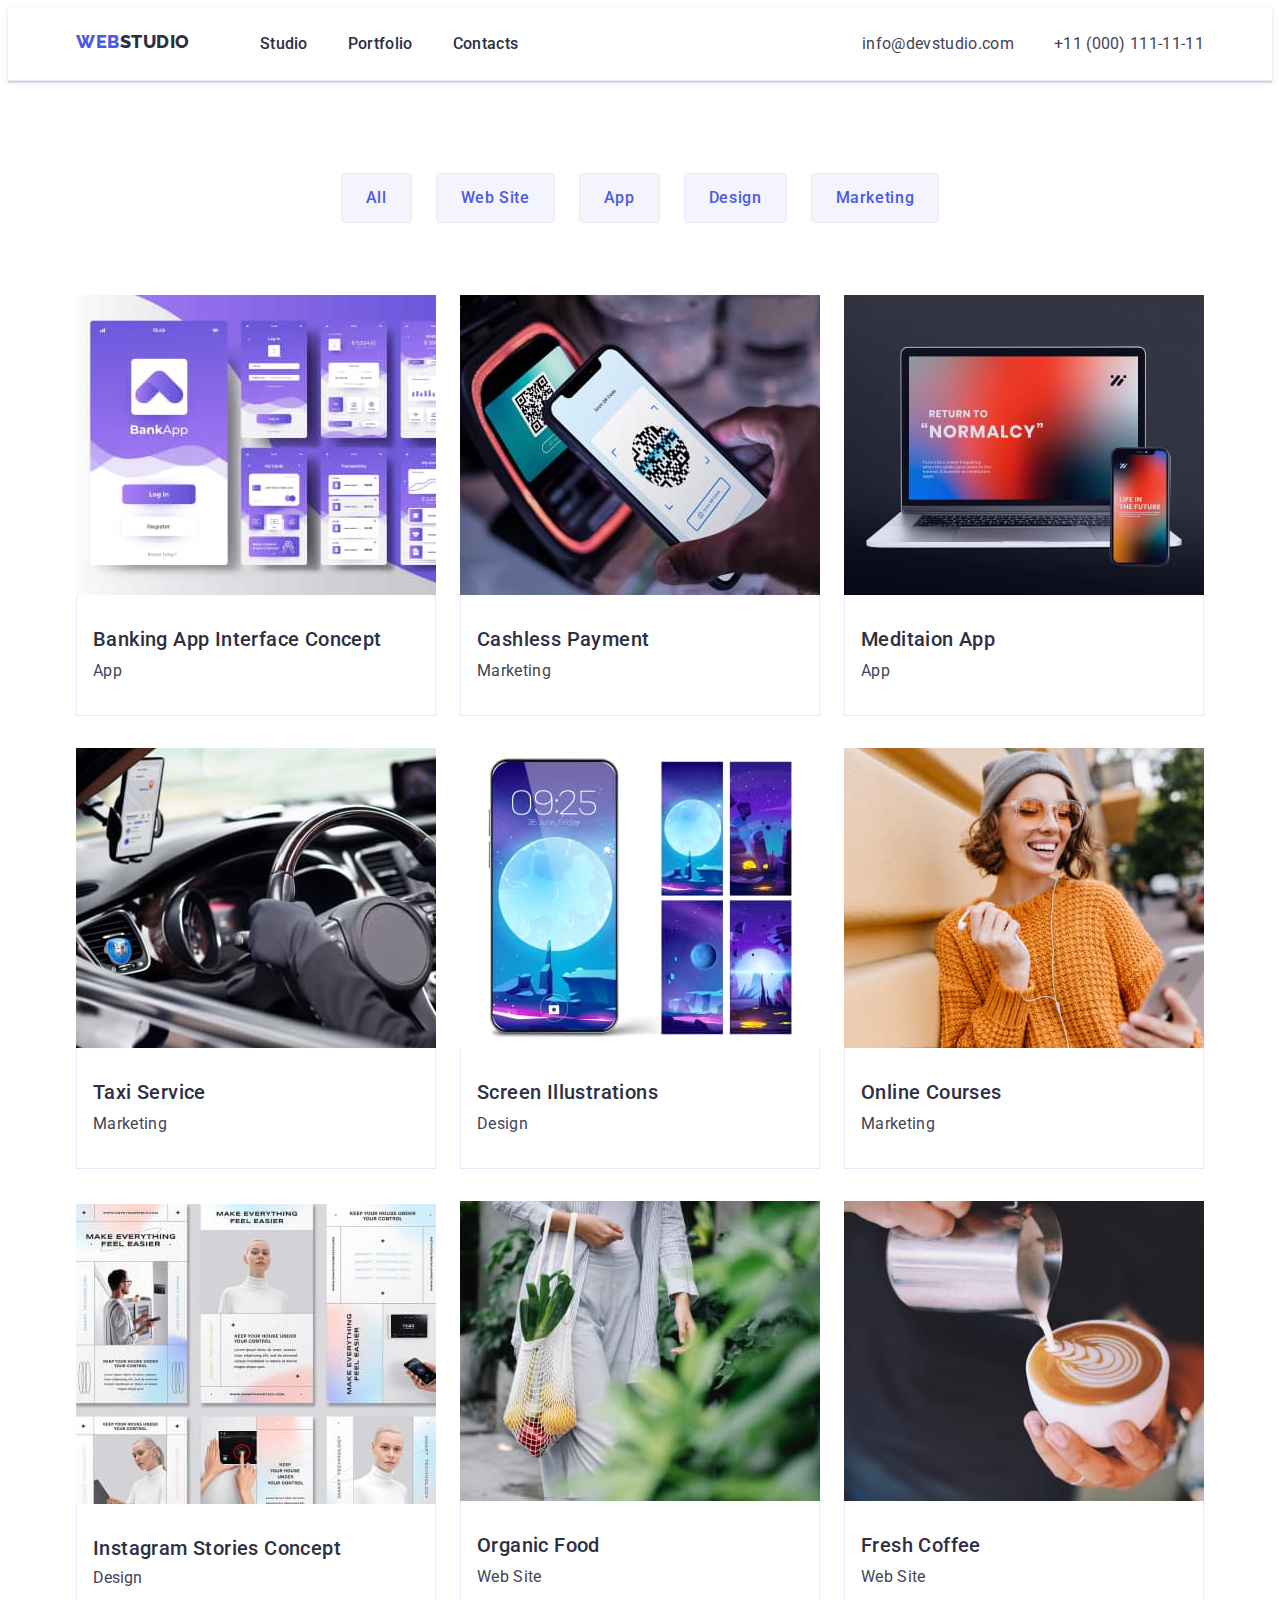
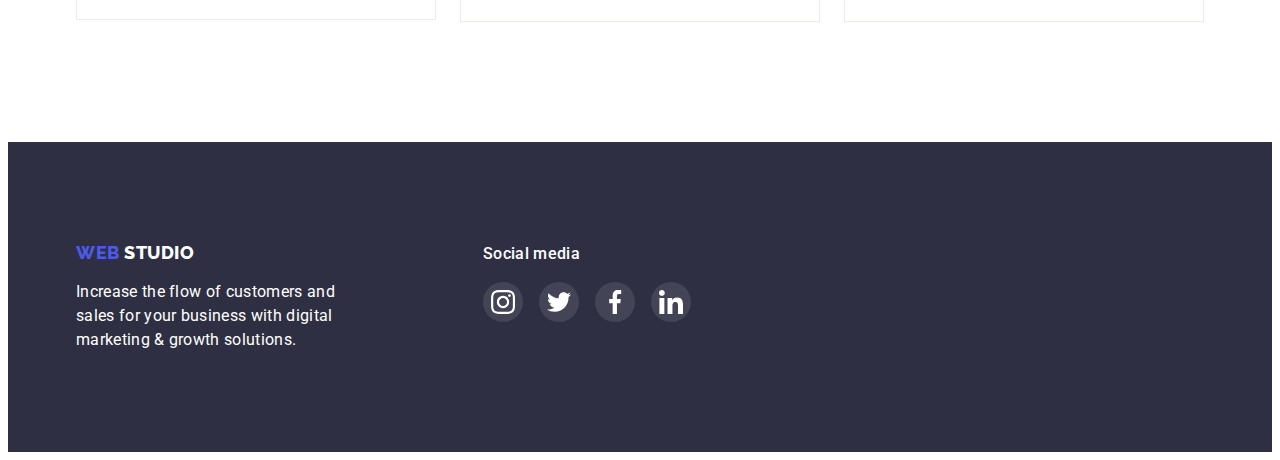
==== portfolio.html @ 8a8fd5de "Home-work-5" ====
<!DOCTYPE html>
<html lang="en">

<head>
    <meta charset="UTF-8">
    <meta http-equiv="X-UA-Compatible" content="IE=edge">
    <meta name="viewport" content="width=device-width, initial-scale=1.0">
    <title>Document</title>
    <link rel="stylesheet" href="https://cdnjs.cloudflare.com/ajax/libs/modern-normalize/1.1.0/modern-normalize.min.css"
        integrity="sha512-wpPYUAdjBVSE4KJnH1VR1HeZfpl1ub8YT/NKx4PuQ5NmX2tKuGu6U/JRp5y+Y8XG2tV+wKQpNHVUX03MfMFn9Q=="
        crossorigin="anonymous" referrerpolicy="no-referrer" />
    <link rel="preconnect" href="https://fonts.googleapis.com">
    <link rel="preconnect" href="https://fonts.gstatic.com" crossorigin>
    <link href="https://fonts.googleapis.com/css2?family=Raleway:wght@800&family=Roboto:wght@400;500;700&display=swap"
        rel="stylesheet">
    <link rel="stylesheet" href="./css/styles.css">

</head>

<body>
    <!-- Header -->
    <header class="header">
        <div class="container page-countainer ">
            <nav class="page-nav">

                <a class="logotype-dark" href="./index.html">Web<span class="studio-dark">Studio</span>

                </a>

                <ul class="list page-nav-list">

                    <li class="menu-item">

                        <a class="menu-link link" href="./index.html">Studio</a>
                    </li>


                    <li class="menu-item">

                        <a class="menu-link link" href="./Portfolio.html">Portfolio</a>
                    </li>


                    <li class="menu-item">

                        <a class="menu-link link" href="#">Contacts</a>
                    </li>

                </ul>

            </nav>
            <!-- Address -->
            <div class="contact-countainer">
                <ul class="list page-nav-list  contacts">

                    <li>
                        <a class="contact-phone-number link" href="mailto:info@devstudio.com">info@devstudio.com</a>
                    </li>


                    <li>
                        <a class="contact-phone-number link" href="tel:+110001111111">+11 (000) 111-11-11</a>
                    </li>
                </ul>

                </address>
            </div>




        </div>

    </header>

    <!-- Market -->

    <section class="portfolio">

        <div class="container countainer-market">

            <h1 hidden>button</h1>

            <!-- BATON -->

            <ul class="button-list button">

                <li>

                    <button class="label-menu">

                        All

                    </button>
                </li>
                <li>
                    <button class="label-menu">

                        Web Site

                    </button>
                </li>
                <li>
                    <button class="label-menu">

                        App

                    </button>
                </li>
                <li>
                    <button class="label-menu">

                        Design

                    </button>
                </li>
                <li>
                    <button class="label-menu">

                        Marketing

                    </button>

                </li>

            </ul>
            <!-- Market -->
            <ul class="list market-list">

                <li class="market">
                    <img src="./images/bankapp.jpg" alt="Banking App Interface Concept" width="360px" height="300px">

                    <div class="text-market">

                        <h3 class="caption-list">Banking App Interface Concept</h3>

                        <p class="text-list">App</p>

                    </div>

                </li>


                <li class="market">

                    <img src="./images/pay.jpg" alt="Cashless Payment" width="360px" height="300px">

                    <div class="text-market">

                        <h3 class="caption-list">Cashless Payment</h3>

                        <p class="text-list">Marketing</p>

                    </div>



                </li>


                <li class="market">

                    <img src="./images/medditationapp.jpg" alt="Meditaion App" width="360px" height="300px">

                    <div class="text-market">

                        <h3 class="caption-list">Meditaion App</h3>

                        <p class="text-list">App</p>

                    </div>


                </li>



                <li class="market">
                    <img src="./images/taxi.jpg" alt="Taxi Service" width="360px" height="300px">

                    <div class="text-market">
                        <h3 class="caption-list">Taxi Service</h3>

                        <p class="text-list">Marketing</p>
                    </div>


                </li>


                <li class="market">
                    <img src="./images/screen.jpg" alt="Screen Illustrations" width="360px" height="300px">

                    <div class="text-market">
                        <h3 class="caption-list">Screen Illustrations</h3>

                        <p class="text-list">Design</p>
                    </div>


                </li>


                <li class="market">
                    <img src="./images/offlinecourse.jpg" alt="Online Courses" width="360px" height="300px">

                    <div class="text-market">
                        <h3 class="caption-list">Online Courses</h3>

                        <p class="text-list">Marketing</p>
                    </div>


                </li>

                <li class="market">

                    <img src="./images/concepts.jpg" alt="Instagram Stories Concept" width="360px" height="300px">

                    <div class="text-market">
                        <h3 class="caption-list">Instagram Stories Concept</h3>

                        <p>Design</p>
                    </div>


                </li>


                <li class="market">

                    <img src="./images/organic.jpg" alt="Organic Food" width="360px" height="300px">

                    <div class="text-market">
                        <h3 class="caption-list">Organic Food</h3>

                        <p class="text-list">Web Site</p>
                    </div>


                </li>


                <li class="market">
                    <img src="./images/coffe.jpg" alt="Fresh Coffee" width="360px" height="300px">

                    <div class="text-market">
                        <h3 class="caption-list">Fresh Coffee</h3>

                        <p class="text-list">Web Site</p>
                    </div>


                </li>
            </ul>
        </div>
    </section>


    </main>
    <!-- footer -->
    <footer class="footer">

        <div class="container footer-container">

            <div>
                <a class="logotype-light" href="./index.html">Web <span class="studio-white">Studio</span>

                </a>
                <p class="footter-list">

                    Increase the flow of customers and sales for
                    your business with digital marketing & growth solutions.
                </p>

            </div>


            <div class="container footer-icons">

                <h3 class="social-footer">Social media</h3>



                <ul class="footter-list-icon">

                    <li class="footer-content">

                        <a class="footer-adress" href="#">

                            <svg class="footer-icon">

                                <use href="./images/icons.svg#icon-instagram">

                                </use>

                            </svg>

                        </a>



                    </li>

                    <li class="footer-content">

                        <a class="footer-adress" href="#">

                            <svg class="footer-icon">

                                <use href="./images/icons.svg#icon-twitter">

                                </use>

                            </svg>


                        </a>

                    </li>

                    <li class="footer-content">

                        <a class="footer-adress" href="#">

                            <svg class="footer-icon">

                                <use href="./images/icons.svg#icon-facebook">

                                </use>

                            </svg>

                        </a>

                    </li>

                    <li class="footer-content">


                        <a class="footer-adress" href="#">

                            <svg class="footer-icon">

                                <use href="./images/icons.svg#icon-linkedin">

                                </use>

                            </svg>
                        </a>


                    </li>

                </ul>

            </div>
        </div>

    </footer>

</body>

</html>
---- css/styles.css ----
:root {
  --color-primary: #2e2f42;
  --color-secondary: #434455;
  --color-white: #fff;
  --color-brand: #404bbf;
  --color-min: #4d5ae5;
  --background-clr: #e5e5e5;
  --border-color: #e7e9fc;
  --background-our-team: #f4f4fd;
  --icons-color: #afb1b8;
  --customers-clr: #8e8f99;
  --icons-team: #4d5ae5;
  --icons-text: #f4f4fd;
  --icons-footer: #31d0aa;
}
* {
  box-sizing: border-box;
}
body {
  font-family: "Roboto", sans-serif;
  color: var(--color-secondary);
  background-color: var(--color-white);
}
img {
  object-fit: cover;
  display: block;
}
p,
h1,
h2,
h3,
h4,
h5,
h6,
ul {
  margin: 0;
}
ul {
  padding: 0;
  list-style: none;
}
a {
  text-decoration: none;
  font-weight: 500;
  font-size: 16px;
  line-height: 1.25;
  letter-spacing: 0.02em;
  color: var(--color-secondary);
}
.list {
  list-style: none;
  padding: 0;
}
.container {
  width: 1158px;
  margin: 0 auto;
  padding: 0 15px 0 15px;
}

.text {
  padding: 120px 0 120px 0;
}

/* PAGE */
.header {
  background-color: var(--color-white);
  border-bottom: 1px solid var(--border-color);
  box-shadow: 0px 2px 1px rgba(46, 47, 66, 0.08),
    0px 1px 1px rgba(46, 47, 66, 0.16), 0px 1px 6px rgba(46, 47, 66, 0.08);
}
.page-countainer {
  display: flex;
  align-items: center;
}
.page-nav {
  display: flex;
  flex-grow: 1;
  gap: 70px;
}
.page-nav-list {
  display: flex;
  flex-grow: 1;
  gap: 40px;
}

/* PAGE */

/* MARKET */

.text-list {
  font-family: "Roboto";
  font-style: normal;
  font-weight: 400;
  font-size: 16px;
  line-height: 1.5;
  letter-spacing: 0.02em;
  color: var(--color-secondary);
}
.our-team-list {
  flex-basis: calc((100% 72px) / 4);
}
.market-list {
  align-items: center;
  display: flex;
  justify-content: center;
  flex-wrap: wrap;
  gap: 24px;
  row-gap: 32px;
}
.market:hover {
  background-color: var(--color-white);
  box-shadow: 0px 1px 6px rgba(46, 47, 66, 0.08),
    0px 1px 1px rgba(46, 47, 66, 0.16), 0px 2px 1px rgba(46, 47, 66, 0.08);
}
/* BUTTON */
.button-list {
  display: flex;
  gap: 24px;
  justify-content: center;
  margin: 0 0 72px 0;
}
.label-menu {
  font-family: "Roboto", sans-serif;
  font-weight: 500;
  font-size: 16px;
  line-height: 1.5;
  letter-spacing: 0.04em;
  color: var(--color-min);
  padding: 12px 24px;
  cursor: pointer;
  background-color: var(--background-our-team);
  border: 1px solid var(--border-color);
  border-radius: 4px;
}
.label-menu:hover,
.label-menu:focus {
  background-color: var(--color-brand);
  box-shadow: 0px 3px 1px rgba(0, 0, 0, 0.1), 0px 2px 1px rgba(0, 0, 0, 0.08),
    0px 2px 2px rgba(0, 0, 0, 0.12);
  border-radius: 4px;
  border-radius: 4px;
  border: 1px solid var(--color-brand);
  color: var(--color-white);
}
/* BUTTON */

.text-market {
  padding: 32px 0px 32px 16px;
  border: 1px solid var(--border-color);
  border-top: none;
}
/* MENU */

.menu-item {
}

.menu-list {
}

.menu-link {
  padding: 24px 0;
  font-weight: 500;
  font-size: 16px;
  line-height: 1.5;
  color: var(--color-primary);
  gap: 40px;
  display: block;
}

.menu-link:hover,
.menu-link:focus {
  color: var(--color-brand);
}

/* MENU*/

/* HERO*/

/* LOGOTYPE DARK */
.logotype-dark {
  font-family: "Raleway", sans-serif;
  font-weight: 800;
  font-size: 18px;
  line-height: 1.16;
  letter-spacing: 0.03em;
  text-transform: uppercase;
  color: var(--color-min);
  padding: 24px 0;
}
.studio-dark {
  color: var(--color-primary);
}
/* LOGOTYPE DARK */
.header-countainer {
  border-bottom: 1px solid var(--border-color);
  display: flex;
  align-items: center;
}
.hero-countainer-button {
}
.countainer-button {
}

.hero-countainer-list {
}
.hero {
  width: 1440px;
  padding: 188px 0;
  margin: 0 auto;
  background-image: linear-gradient(
      rgba(46, 47, 66, 0.7),
      rgba(46, 47, 66, 0.7)
    ),
    url("../images/people-office.jpg");
  background-repeat: no-repeat;
  background-position: center;
  background-size: cover;
}
.hero-title {
  width: 494px;
  font-size: 56px;
  line-height: 1.07;
  color: var(--color-white);
  text-align: center;
  box-sizing: border-box;
  margin: 0 auto;
  margin-bottom: 48px;
}

/* CONTACT */
.contact-countainer {
}

.contacts {
  display: flex;
  gap: 40px;
}
/* CONTACT */

/* BUTTON */
.modal-button {
  font-family: "Roboto", sans-serif;
  font-weight: 500;
  font-size: 16px;
  line-height: 1.71;
  display: flex;
  align-items: center;
  letter-spacing: 0.04em;
  color: var(--color-white);
  background: var(--color-brand);
  cursor: pointer;
  background: var(--color-min);
  border: 2px solid var(--brand-color);
  box-shadow: 0px 4px 4px rgba(0, 0, 0, 0.15);
  border-radius: 4px;
  margin: 0 auto;
  padding: 16px 32px;
}
.modal-button:hover,
.modal-button:focus {
  background-color: var(--color-brand);
  color: var(--color-white);
}
/* BUTTON */

/* <!-- Address --> */
.contact-phone-number {
  font-style: normal;
  font-weight: 400;
  font-size: 16px;
  line-height: 1.71;
  letter-spacing: 0.02em;
}

.contact-phone-number:hover,
.contact-phone-number:focus {
  color: var(--color-brand);
}
/* <!-- Address --> */

/* HERO */

/* WORKS */

.work-section {
  padding-bottom: 120px;
}

.title-work {
  text-align: center;
  font-size: 36px;
  line-height: 1.11;
  letter-spacing: 0.02em;
  color: var(--color-primary);
  margin: 0 0 72px 0;
}

.list-work {
  display: flex;
  gap: 24px;
}

.works {
  display: flex;
  gap: 24px;
}
/* ICONS-TEXT */
.icons-text-countainer {
  background-color: var(--icons-text);
  border-radius: 4px;
  align-items: center;
  justify-content: center;
  display: flex;
  height: 112px;
  width: 264px;
  margin-bottom: 8px;
}

.icons-text {
  width: 64px;
  height: 64px;
}

/* ICONS-TEXT */

/* TEAM */

.our-team-countainer {
}

.title-team {
  text-align: center;
  font-weight: 700;
  font-size: 36px;
  line-height: 1.11;
  letter-spacing: 0.02em;
  color: var(--color-primary);
  margin-bottom: 72px;
}

.team {
  padding: 120px 0 120px 0;
  background-color: var(--background-our-team);
}
.our-team {
  text-align: center;
  display: flex;
  flex-wrap: wrap;
  gap: 24px;
  align-items: center;
  padding: 0;
  justify-content: center;
}

.our-team-box {
  box-shadow: 0px 1px 6px rgba(46, 47, 66, 0.08),
    0px 1px 1px rgba(46, 47, 66, 0.16), 0px 2px 1px rgba(46, 47, 66, 0.08);
  border-radius: 0px 0px 4px 4px;
  background-color: var(--color-white);
}

.caption-list {
  font-weight: 500;
  font-size: 20px;
  line-height: 1.2;
  letter-spacing: 0.02em;
  color: var(--color-primary);
  margin: 0 0 8px 0;
}

.about-team {
  margin-top: 32px;
  margin-bottom: 8px;
}
.image-countainer {
  width: 1160px;
}

/* ICONS-TEAM */
.icons-team-countainer {
  width: 232px;
  height: 40px;
  margin: 0 auto;
  margin-bottom: 32px;
}
.icons-team {
  fill: var(--color-white);
  height: 16px;
  width: 16px;
}

.icon-list {
  display: flex;
  align-items: center;
  justify-content: center;
  gap: 24px;
}

.icon-li {
  height: 40px;
  width: 40px;
}

.icons-link {
  display: flex;
  align-items: center;
  justify-content: center;
  fill: var(--color-primary);
  background-color: var(--icons-team);
  width: 100%;
  height: 100%;
  border-radius: 50%;
}

.icons-link:focus {
  background-color: #404bbf;
}
.icons-link:hover {
  background-color: #404bbf;
}
/* ICONS-TEAM */

/* TEAM */

/* CUSTOMER */

.section-customers {
  padding: 120px 0 120px 0;
}
.customers-title {
  width: 100%;
  height: 100%;
  text-align: center;
  font-weight: 700;
  font-size: 36px;
  line-height: 1.11;
  letter-spacing: 0.02em;
  color: var(--color-primary);
  margin-bottom: 72px;
}

.countainer-customers {
  display: block;
}

.customers-list {
  gap: 24px;
  display: flex;
}

.customer {
  height: 88px;
  width: 168px;
}

.adress-customers {
  display: flex;
  align-items: center;
  justify-content: center;
  width: 100%;
  height: 100%;
  border: 1px solid var(--customers-clr);
  border-radius: 4px;
}

.icons-customers {
  fill: var(--customers-clr);
  height: 56px;
  width: 104px;
}
.customer {
  height: 88px;
  width: 168px;
}

.adress-customers {
  display: flex;
  align-items: center;
  justify-content: center;
  width: 168px;
  height: 88px;
  border: 1px solid var(--customers-clr);
  color: var(--customers-clr);
  border-radius: 4px;
}

.icons-customers {
  fill: currentColor;
  height: 56px;
  width: 104px;
}

.adress-customers:hover,
.adress-customers:focus {
  border-color: var(--color-brand);
  color: var(--color-brand);
}

/* CUSTOMER */

/* Footer */

.footer-container {
  display: flex;
  align-items: baseline;
  background-color: var(--color-primary);
}
.footer {
  display: flex;
  padding: 100px 0px;
  background-color: var(--color-primary);
}

.logotype-light {
  font-family: "Raleway", sans-serif;
  font-weight: 800;
  font-size: 18px;
  line-height: 1.16;
  letter-spacing: 0.03em;
  text-transform: uppercase;
  color: var(--color-min);
  display: block;
  margin-bottom: 16px;
}

.footter-list {
  width: 287px;
  font-weight: 400;
  font-size: 16px;
  line-height: 1.5;
  letter-spacing: 0.02em;
  color: var(--color-white);
}

/* ICONS-FOOTER */
.social-footer {
  font-family: "Roboto";
  font-style: normal;
  font-weight: 500;
  font-size: 16px;
  line-height: 1.5;
  letter-spacing: 0.02em;
  color: var(--color-white);
  margin-bottom: 16px;
}

.footer-icons {
  height: 80px;
  width: 208px;
  margin: 0 0 0 120px;
  padding: 0;
}

.footter-list-icon {
  display: flex;
  gap: 16px;
}

.footer-content {
  height: 40px;
  width: 40px;
}

.footer-adress {
  display: flex;
  align-items: center;
  justify-content: center;
  width: 100%;
  height: 100%;
  background-color: rgba(255, 255, 255, 0.1);
  border-radius: 50%;
}

.footer-icon {
  fill: var(--color-white);
  height: 24px;
  width: 24px;
}
.footer-adress:hover,
.footer-adress:focus {
  background-color: var(--icons-footer);
}
/* ICONS-FOOTER */

.studio-white {
  color: var(--color-white);
}

.portfolio {
  padding: 92px 0 120px 0;
}

/* /Footer */
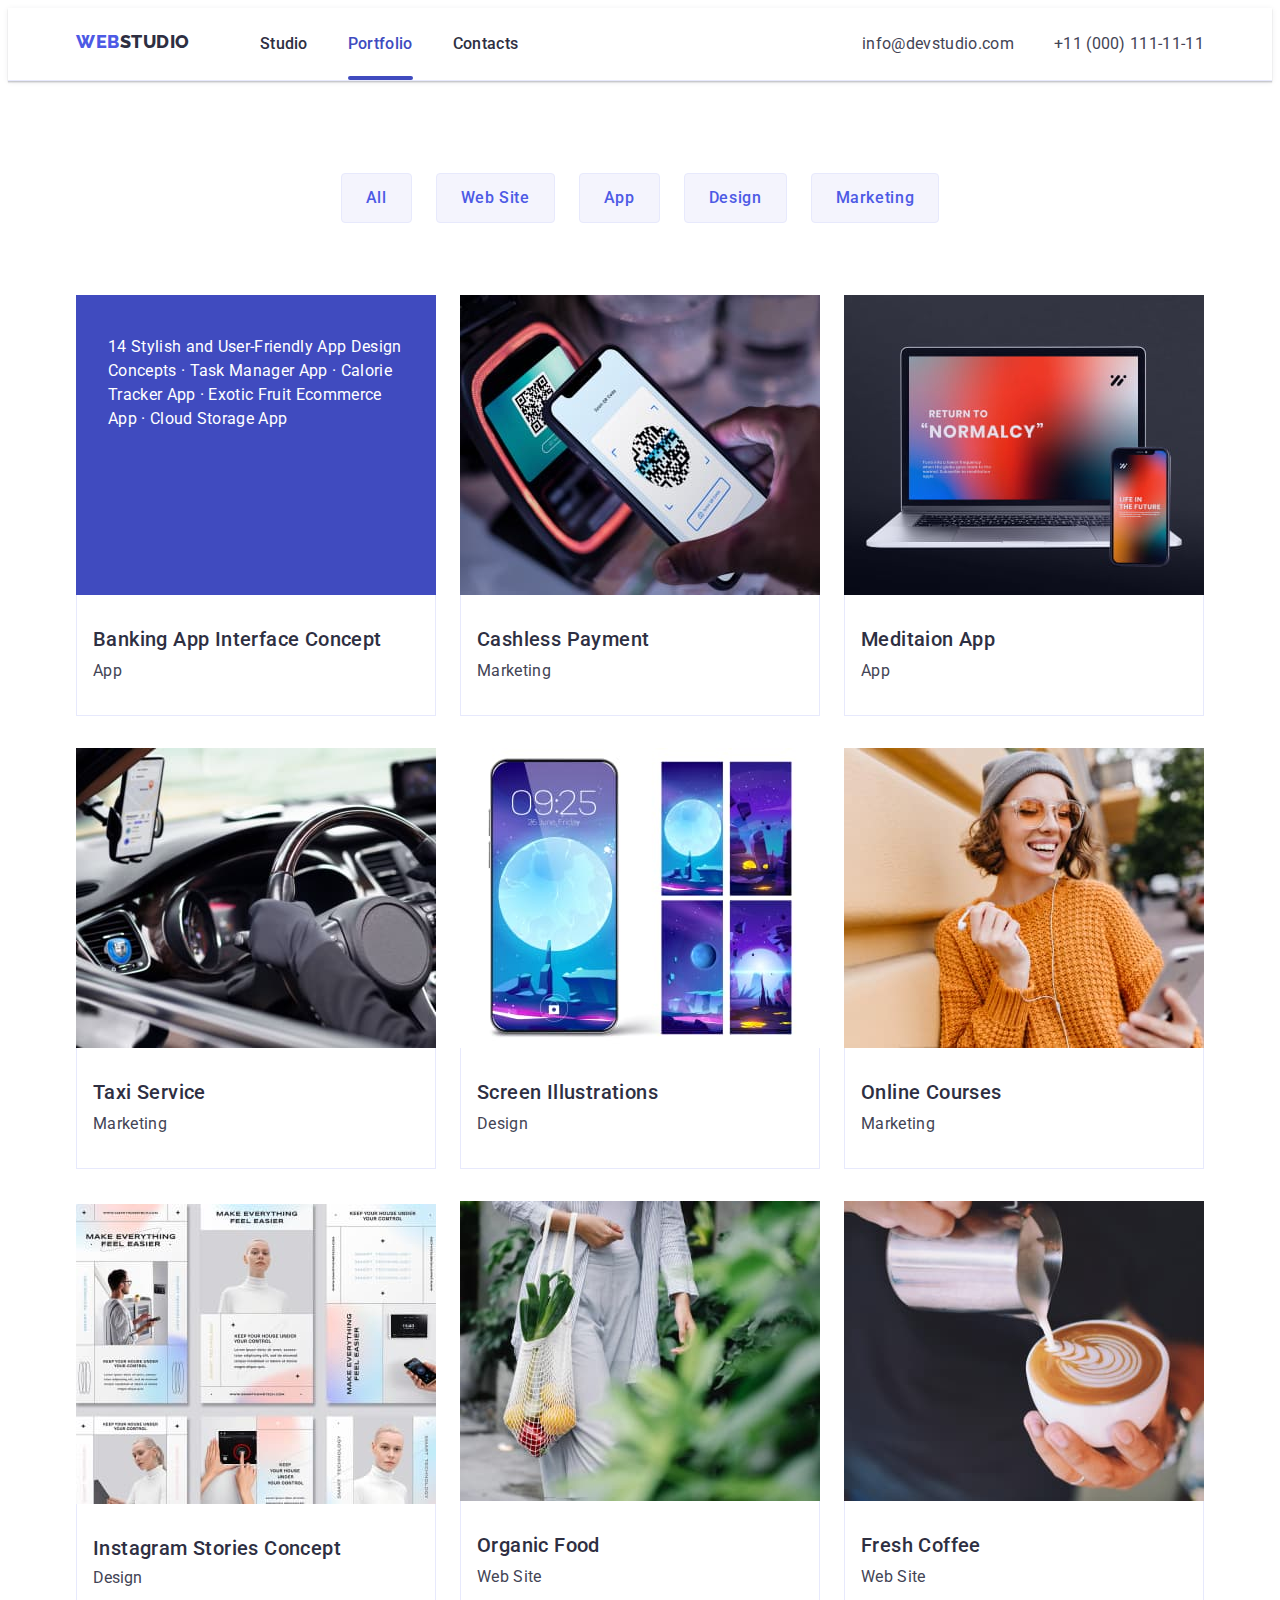
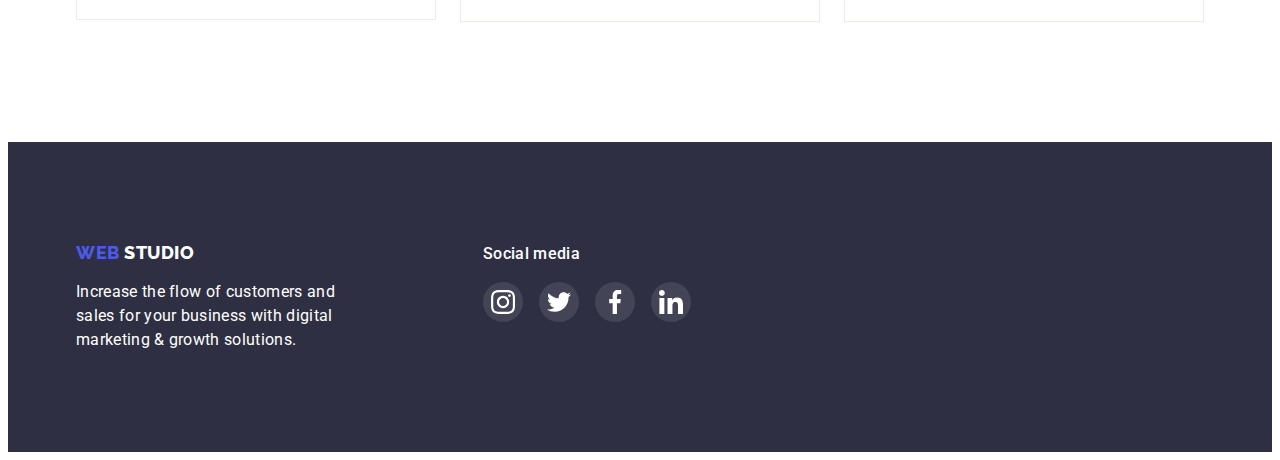
==== commit 29d93f38: "test" ====
--- a/portfolio.html
+++ b/portfolio.html
@@ -37,7 +37,7 @@
 
                     <li class="menu-item">
 
-                        <a class="menu-link link" href="./Portfolio.html">Portfolio</a>
+                        <a class="menu-link link current" href="./Portfolio.html">Portfolio</a>
                     </li>
 
 
@@ -128,15 +128,35 @@
             <ul class="list market-list">
 
                 <li class="market">
-                    <img src="./images/bankapp.jpg" alt="Banking App Interface Concept" width="360px" height="300px">
-
-                    <div class="text-market">
-
-                        <h3 class="caption-list">Banking App Interface Concept</h3>
-
-                        <p class="text-list">App</p>
-
-                    </div>
+
+                    <a href="#" class="market-link">
+
+                        <div class="market-place">
+
+                            <img src="./images/bankapp.jpg" alt="Banking App Interface Concept" width="360px"
+                                height="300px">
+
+
+                            <div class="market-place-hidden">
+
+                                <p class="market-place-text">14 Stylish and User-Friendly App Design Concepts · Task
+                                    Manager App · Calorie Tracker App · Exotic Fruit Ecommerce App ·
+                                    Cloud Storage App
+                                </p>
+
+                            </div>
+
+                        </div>
+
+                        <div class="text-market">
+
+                            <h3 class="caption-list">Banking App Interface Concept</h3>
+
+                            <p class="text-list">App</p>
+
+                        </div>
+                    </a>
+
 
                 </li>
 
--- a/css/styles.css
+++ b/css/styles.css
@@ -111,7 +111,40 @@
   background-color: var(--color-white);
   box-shadow: 0px 1px 6px rgba(46, 47, 66, 0.08),
     0px 1px 1px rgba(46, 47, 66, 0.16), 0px 2px 1px rgba(46, 47, 66, 0.08);
-}
+  transition-duration: 250ms;
+  transition-timing-function: cubic-bezier(0.4, 0, 0.2, 1);
+}
+
+/* Market-place */
+.market-link {
+}
+.market-place {
+  position: relative;
+  overflow: hidden;
+}
+.market-place-text {
+  font-family: "Roboto";
+  font-style: normal;
+  font-weight: 400;
+  font-size: 16px;
+  line-height: 1.5;
+  letter-spacing: 0.02em;
+}
+.market-place-hidden {
+  position: absolute;
+  top: 0;
+  width: 100%;
+  height: 100%;
+  transform: translateY(0);
+  padding: 40px 32px;
+  color: var(--color-white);
+  background-color: var(--color-brand);
+}
+.market-link:hover.market-place-hidden {
+  transform: translateY(100%);
+}
+/* Market-place */
+
 /* BUTTON */
 .button-list {
   display: flex;
@@ -152,6 +185,7 @@
 /* MENU */
 
 .menu-item {
+  position: relative;
 }
 
 .menu-list {
@@ -171,7 +205,19 @@
 .menu-link:focus {
   color: var(--color-brand);
 }
-
+.menu-link.current::after {
+  position: absolute;
+  bottom: 0;
+  left: 0;
+  width: 100%;
+  height: 4px;
+  background-color: currentColor;
+  border-radius: 2px;
+  content: "";
+}
+.menu-link.current {
+  color: var(--color-brand);
+}
 /* MENU*/
 
 /* HERO*/
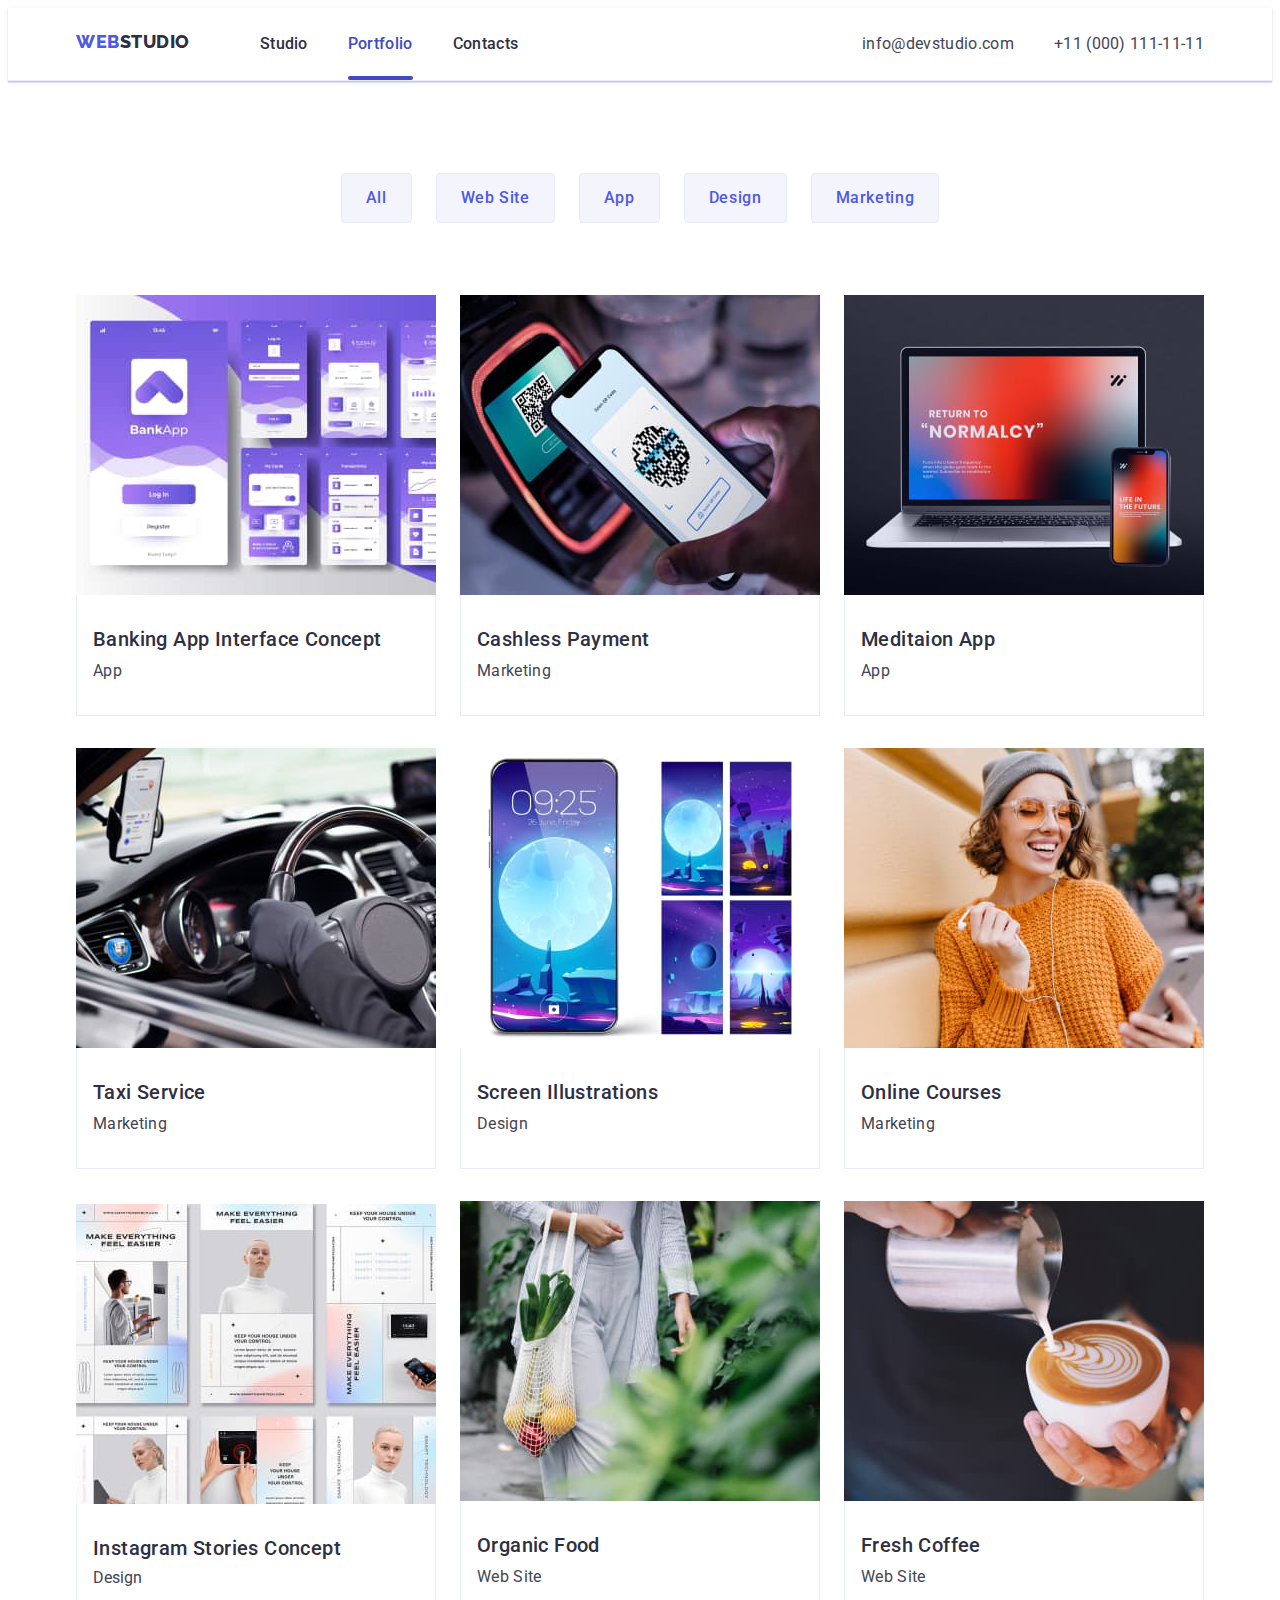
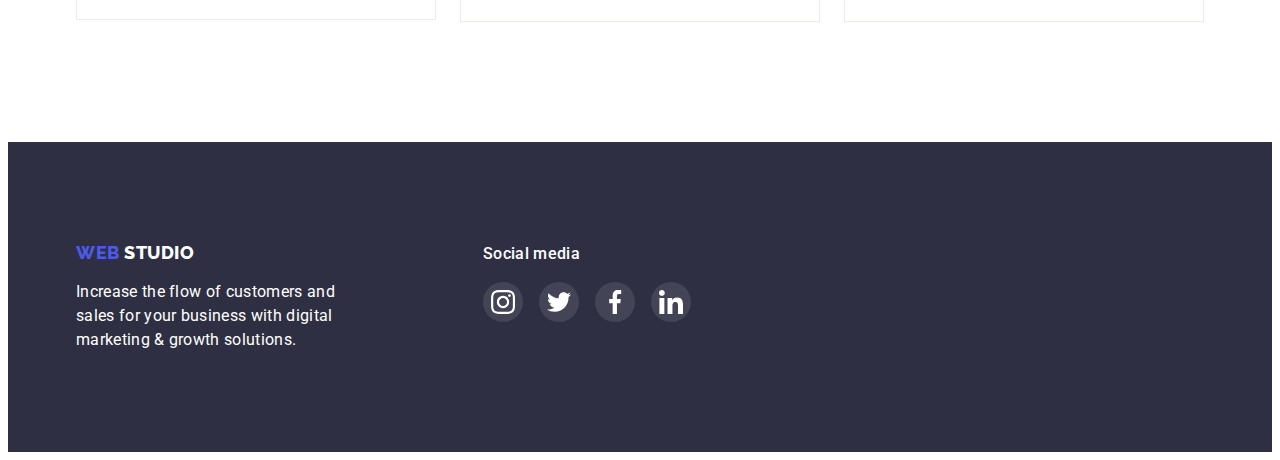
==== commit 5cfa23af: "test" ====
--- a/portfolio.html
+++ b/portfolio.html
@@ -37,7 +37,7 @@
 
                     <li class="menu-item">
 
-                        <a class="menu-link link current" href="./Portfolio.html">Portfolio</a>
+                        <a class="menu-link link current" href="/portfolio.html">Portfolio</a>
                     </li>
 
 
@@ -129,22 +129,18 @@
 
                 <li class="market">
 
-                    <a href="#" class="market-link">
-
-                        <div class="market-place">
+                    <a href class="works-wrapper-link">
+
+                        <div class="works-wrapper">
 
                             <img src="./images/bankapp.jpg" alt="Banking App Interface Concept" width="360px"
                                 height="300px">
 
 
-                            <div class="market-place-hidden">
-
-                                <p class="market-place-text">14 Stylish and User-Friendly App Design Concepts · Task
-                                    Manager App · Calorie Tracker App · Exotic Fruit Ecommerce App ·
-                                    Cloud Storage App
-                                </p>
-
-                            </div>
+                            <p class="overlay">14 Stylish and User-Friendly App Design Concepts · Task
+                                Manager App · Calorie Tracker App · Exotic Fruit Ecommerce App ·
+                                Cloud Storage App
+                            </p>
 
                         </div>
 
--- a/css/styles.css
+++ b/css/styles.css
@@ -12,6 +12,7 @@
   --icons-team: #4d5ae5;
   --icons-text: #f4f4fd;
   --icons-footer: #31d0aa;
+  --transition: 250ms cubic-bezier(0.4, 0, 0.2, 1);
 }
 * {
   box-sizing: border-box;
@@ -111,37 +112,38 @@
   background-color: var(--color-white);
   box-shadow: 0px 1px 6px rgba(46, 47, 66, 0.08),
     0px 1px 1px rgba(46, 47, 66, 0.16), 0px 2px 1px rgba(46, 47, 66, 0.08);
-  transition-duration: 250ms;
-  transition-timing-function: cubic-bezier(0.4, 0, 0.2, 1);
 }
 
 /* Market-place */
-.market-link {
-}
-.market-place {
+
+.market-list {
+}
+.works-cards-item {
+}
+.works-wrapper-link {
+  display: block;
+}
+.works-wrapper-link:hover {
+}
+.works-wrapper {
   position: relative;
-  overflow: hidden;
-}
-.market-place-text {
-  font-family: "Roboto";
-  font-style: normal;
-  font-weight: 400;
-  font-size: 16px;
-  line-height: 1.5;
-  letter-spacing: 0.02em;
-}
-.market-place-hidden {
+}
+.overlay {
   position: absolute;
   top: 0;
+  left: 0;
   width: 100%;
   height: 100%;
-  transform: translateY(0);
+  color: var(--color-white);
+  background-color: var(--color-brand);
   padding: 40px 32px;
-  color: var(--color-white);
-  background-color: var(--color-brand);
-}
-.market-link:hover.market-place-hidden {
-  transform: translateY(100%);
+  overflow: auto;
+  transform: translate(0, 100%);
+  opacity: 0;
+  transition: transform var(--transition), opacity var(--transition);
+}
+.works-wrapper-link:hover.overlay {
+  transform: translate(0, 0);
 }
 /* Market-place */
 
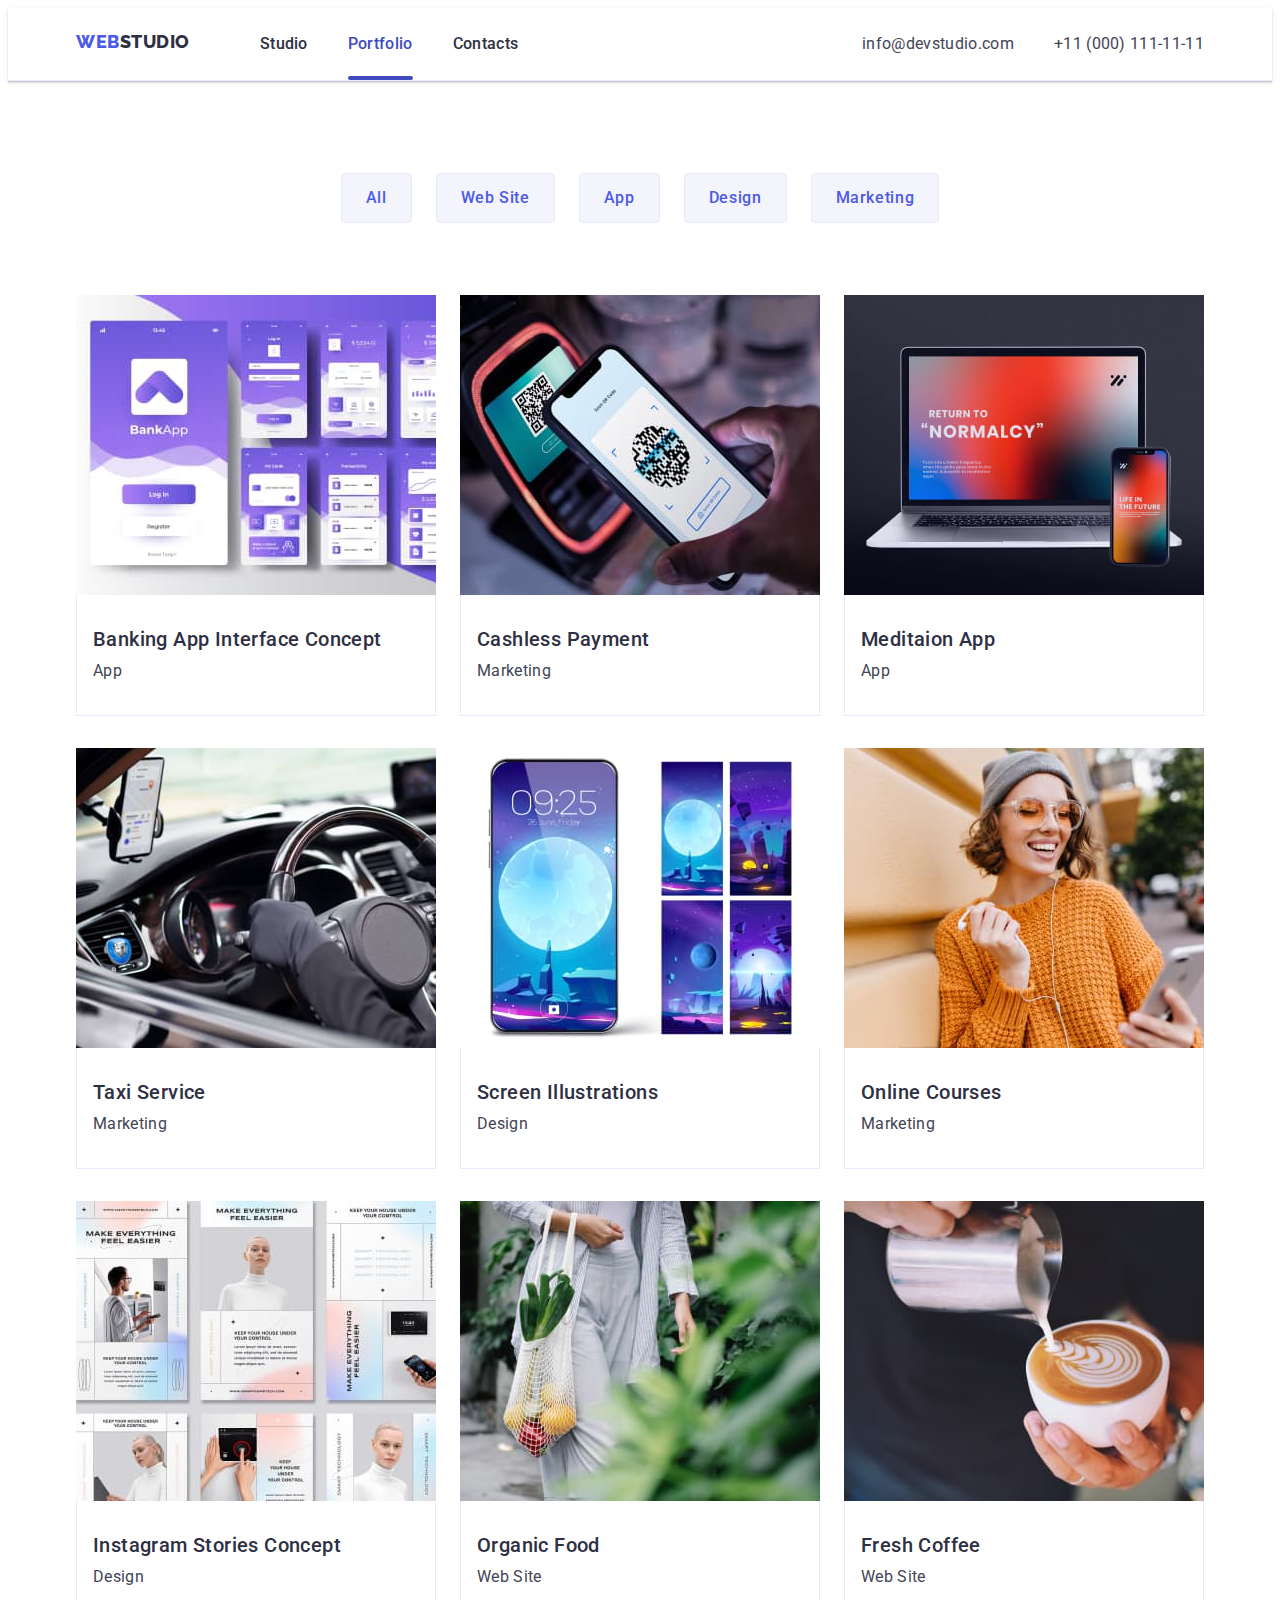
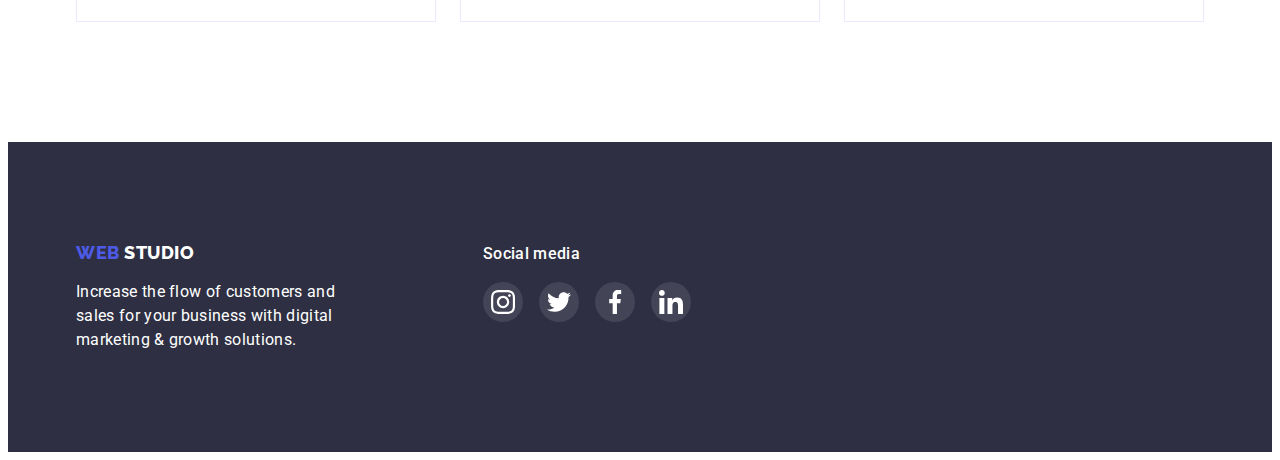
==== commit 30cb2f96: "animation" ====
--- a/portfolio.html
+++ b/portfolio.html
@@ -87,35 +87,35 @@
 
                 <li>
 
-                    <button class="label-menu">
+                    <button type="button" class="label-menu">
 
                         All
 
                     </button>
                 </li>
                 <li>
-                    <button class="label-menu">
+                    <button type="button" class="label-menu">
 
                         Web Site
 
                     </button>
                 </li>
                 <li>
-                    <button class="label-menu">
+                    <button type="button" class="label-menu">
 
                         App
 
                     </button>
                 </li>
                 <li>
-                    <button class="label-menu">
+                    <button type="button" class="label-menu">
 
                         Design
 
                     </button>
                 </li>
                 <li>
-                    <button class="label-menu">
+                    <button type="button" class="label-menu">
 
                         Marketing
 
@@ -156,120 +156,245 @@
 
                 </li>
 
-
-                <li class="market">
-
-                    <img src="./images/pay.jpg" alt="Cashless Payment" width="360px" height="300px">
-
-                    <div class="text-market">
-
-                        <h3 class="caption-list">Cashless Payment</h3>
-
-                        <p class="text-list">Marketing</p>
-
-                    </div>
-
-
-
-                </li>
-
-
-                <li class="market">
-
-                    <img src="./images/medditationapp.jpg" alt="Meditaion App" width="360px" height="300px">
-
-                    <div class="text-market">
-
-                        <h3 class="caption-list">Meditaion App</h3>
-
-                        <p class="text-list">App</p>
-
-                    </div>
-
-
-                </li>
-
-
-
-                <li class="market">
-                    <img src="./images/taxi.jpg" alt="Taxi Service" width="360px" height="300px">
-
-                    <div class="text-market">
-                        <h3 class="caption-list">Taxi Service</h3>
-
-                        <p class="text-list">Marketing</p>
-                    </div>
-
-
-                </li>
-
-
-                <li class="market">
-                    <img src="./images/screen.jpg" alt="Screen Illustrations" width="360px" height="300px">
-
-                    <div class="text-market">
-                        <h3 class="caption-list">Screen Illustrations</h3>
-
-                        <p class="text-list">Design</p>
-                    </div>
-
-
-                </li>
-
-
-                <li class="market">
-                    <img src="./images/offlinecourse.jpg" alt="Online Courses" width="360px" height="300px">
-
-                    <div class="text-market">
-                        <h3 class="caption-list">Online Courses</h3>
-
-                        <p class="text-list">Marketing</p>
-                    </div>
-
-
-                </li>
-
-                <li class="market">
-
-                    <img src="./images/concepts.jpg" alt="Instagram Stories Concept" width="360px" height="300px">
-
-                    <div class="text-market">
-                        <h3 class="caption-list">Instagram Stories Concept</h3>
-
-                        <p>Design</p>
-                    </div>
-
-
-                </li>
-
-
-                <li class="market">
-
-                    <img src="./images/organic.jpg" alt="Organic Food" width="360px" height="300px">
-
-                    <div class="text-market">
-                        <h3 class="caption-list">Organic Food</h3>
-
-                        <p class="text-list">Web Site</p>
-                    </div>
-
-
-                </li>
-
-
-                <li class="market">
-                    <img src="./images/coffe.jpg" alt="Fresh Coffee" width="360px" height="300px">
-
-                    <div class="text-market">
-                        <h3 class="caption-list">Fresh Coffee</h3>
-
-                        <p class="text-list">Web Site</p>
-                    </div>
-
-
-                </li>
+                <li class="market">
+
+                    <a href class="works-wrapper-link">
+
+                        <div class="works-wrapper">
+
+                            <img src="./images/pay.jpg" alt="Banking App Interface Concept" width="360px"
+                                height="300px">
+
+
+                            <p class="overlay">14 Stylish and User-Friendly App Design Concepts · Task
+                                Manager App · Calorie Tracker App · Exotic Fruit Ecommerce App ·
+                                Cloud Storage App
+                            </p>
+
+                        </div>
+
+                        <div class="text-market">
+
+                            <h3 class="caption-list">Cashless Payment</h3>
+
+                            <p class="text-list">Marketing</p>
+
+                        </div>
+                    </a>
+
+
+                </li>
+
+
+                <li class="market">
+
+                    <a href class="works-wrapper-link">
+
+                        <div class="works-wrapper">
+
+                            <img src="./images/medditationapp.jpg" alt="Banking App Interface Concept" width="360px"
+                                height="300px">
+
+
+                            <p class="overlay">14 Stylish and User-Friendly App Design Concepts · Task
+                                Manager App · Calorie Tracker App · Exotic Fruit Ecommerce App ·
+                                Cloud Storage App
+                            </p>
+
+                        </div>
+
+                        <div class="text-market">
+
+                            <h3 class="caption-list">Meditaion App</h3>
+
+                            <p class="text-list">App</p>
+
+                        </div>
+                    </a>
+
+
+                </li>
+
+                <li class="market">
+
+                    <a href class="works-wrapper-link">
+
+                        <div class="works-wrapper">
+
+                            <img src="./images/taxi.jpg" alt="Banking App Interface Concept" width="360px"
+                                height="300px">
+
+
+                            <p class="overlay">14 Stylish and User-Friendly App Design Concepts · Task
+                                Manager App · Calorie Tracker App · Exotic Fruit Ecommerce App ·
+                                Cloud Storage App
+                            </p>
+
+                        </div>
+
+                        <div class="text-market">
+
+                            <h3 class="caption-list">Taxi Service</h3>
+
+                            <p class="text-list">Marketing</p>
+
+                        </div>
+                    </a>
+
+
+                </li>
+
+                <li class="market">
+
+                    <a href class="works-wrapper-link">
+
+                        <div class="works-wrapper">
+
+                            <img src="./images/screen.jpg" alt="Banking App Interface Concept" width="360px"
+                                height="300px">
+
+
+                            <p class="overlay">14 Stylish and User-Friendly App Design Concepts · Task
+                                Manager App · Calorie Tracker App · Exotic Fruit Ecommerce App ·
+                                Cloud Storage App
+                            </p>
+
+                        </div>
+
+                        <div class="text-market">
+
+                            <h3 class="caption-list">Screen Illustrations</h3>
+
+                            <p class="text-list">Design</p>
+
+                        </div>
+                    </a>
+
+
+                </li>
+
+                <li class="market">
+
+                    <a href class="works-wrapper-link">
+
+                        <div class="works-wrapper">
+
+                            <img src="./images/offlinecourse.jpg" alt="Banking App Interface Concept" width="360px"
+                                height="300px">
+
+
+                            <p class="overlay">14 Stylish and User-Friendly App Design Concepts · Task
+                                Manager App · Calorie Tracker App · Exotic Fruit Ecommerce App ·
+                                Cloud Storage App
+                            </p>
+
+                        </div>
+
+                        <div class="text-market">
+
+                            <h3 class="caption-list">Online Courses</h3>
+
+                            <p class="text-list">Marketing</p>
+
+
+                        </div>
+                    </a>
+
+
+                </li>
+
+                <li class="market">
+
+                    <a href class="works-wrapper-link">
+
+                        <div class="works-wrapper">
+
+                            <img src="./images/concepts.jpg" alt="Banking App Interface Concept" width="360px"
+                                height="300px">
+
+
+                            <p class="overlay">14 Stylish and User-Friendly App Design Concepts · Task
+                                Manager App · Calorie Tracker App · Exotic Fruit Ecommerce App ·
+                                Cloud Storage App
+                            </p>
+
+                        </div>
+
+                        <div class="text-market">
+
+                            <h3 class="caption-list">Instagram Stories Concept</h3>
+
+                            <p class="text-list">Design</p>
+
+                        </div>
+                    </a>
+
+
+                </li>
+
+                <li class="market">
+
+                    <a href class="works-wrapper-link">
+
+                        <div class="works-wrapper">
+
+                            <img src="./images/organic.jpg" alt="Banking App Interface Concept" width="360px"
+                                height="300px">
+
+
+                            <p class="overlay">14 Stylish and User-Friendly App Design Concepts · Task
+                                Manager App · Calorie Tracker App · Exotic Fruit Ecommerce App ·
+                                Cloud Storage App
+                            </p>
+
+                        </div>
+
+                        <div class="text-market">
+
+                            <h3 class="caption-list">Organic Food</h3>
+
+                            <p class="text-list">Web Site</p>
+
+                        </div>
+                    </a>
+
+
+                </li>
+
+                <li class="market">
+
+                    <a href class="works-wrapper-link">
+
+                        <div class="works-wrapper">
+
+                            <img src="./images/coffe.jpg" alt="Banking App Interface Concept" width="360px"
+                                height="300px">
+
+
+                            <p class="overlay">14 Stylish and User-Friendly App Design Concepts · Task
+                                Manager App · Calorie Tracker App · Exotic Fruit Ecommerce App ·
+                                Cloud Storage App
+                            </p>
+
+                        </div>
+
+                        <div class="text-market">
+
+                            <h3 class="caption-list">Fresh Coffee</h3>
+
+                            <p class="text-list">Web Site</p>
+
+                        </div>
+
+                    </a>
+
+
+                </li>
+
             </ul>
+
         </div>
+
     </section>
 
 
--- a/css/styles.css
+++ b/css/styles.css
@@ -125,10 +125,18 @@
 }
 .works-wrapper-link:hover {
 }
+
 .works-wrapper {
+  overflow: hidden;
   position: relative;
 }
 .overlay {
+  font-family: "Roboto";
+  font-style: normal;
+  font-weight: 400;
+  font-size: 16px;
+  line-height: 1.5;
+  letter-spacing: 0.02em;
   position: absolute;
   top: 0;
   left: 0;
@@ -138,12 +146,18 @@
   background-color: var(--color-brand);
   padding: 40px 32px;
   overflow: auto;
+  opacity: 0;
   transform: translate(0, 100%);
-  opacity: 0;
   transition: transform var(--transition), opacity var(--transition);
 }
-.works-wrapper-link:hover.overlay {
+.works-wrapper:hover .overlay {
+  opacity: 1;
   transform: translate(0, 0);
+}
+
+.text-market {
+}
+.text-market {
 }
 /* Market-place */
 
@@ -166,6 +180,8 @@
   background-color: var(--background-our-team);
   border: 1px solid var(--border-color);
   border-radius: 4px;
+  transition: border var(--transition), background-color var(--transition),
+    color var(--transition);
 }
 .label-menu:hover,
 .label-menu:focus {
@@ -201,6 +217,7 @@
   color: var(--color-primary);
   gap: 40px;
   display: block;
+  transition: color var(--transition);
 }
 
 .menu-link:hover,
@@ -303,6 +320,7 @@
   border-radius: 4px;
   margin: 0 auto;
   padding: 16px 32px;
+  transition: background-color var(--transition);
 }
 .modal-button:hover,
 .modal-button:focus {
@@ -318,6 +336,7 @@
   font-size: 16px;
   line-height: 1.71;
   letter-spacing: 0.02em;
+  transition: color var(--transition);
 }
 
 .contact-phone-number:hover,
@@ -458,6 +477,7 @@
   width: 100%;
   height: 100%;
   border-radius: 50%;
+  transition: background-color var(--transition);
 }
 
 .icons-link:focus {
@@ -517,6 +537,7 @@
   width: 104px;
 }
 .customer {
+  transition: transform 250ms;
   height: 88px;
   width: 168px;
 }
@@ -530,6 +551,7 @@
   border: 1px solid var(--customers-clr);
   color: var(--customers-clr);
   border-radius: 4px;
+  transition: background-color var(--transition), color var(--transition);
 }
 
 .icons-customers {
@@ -617,6 +639,7 @@
   height: 100%;
   background-color: rgba(255, 255, 255, 0.1);
   border-radius: 50%;
+  transition: box-shadow var(--transition), background-color var(--transition);
 }
 
 .footer-icon {
